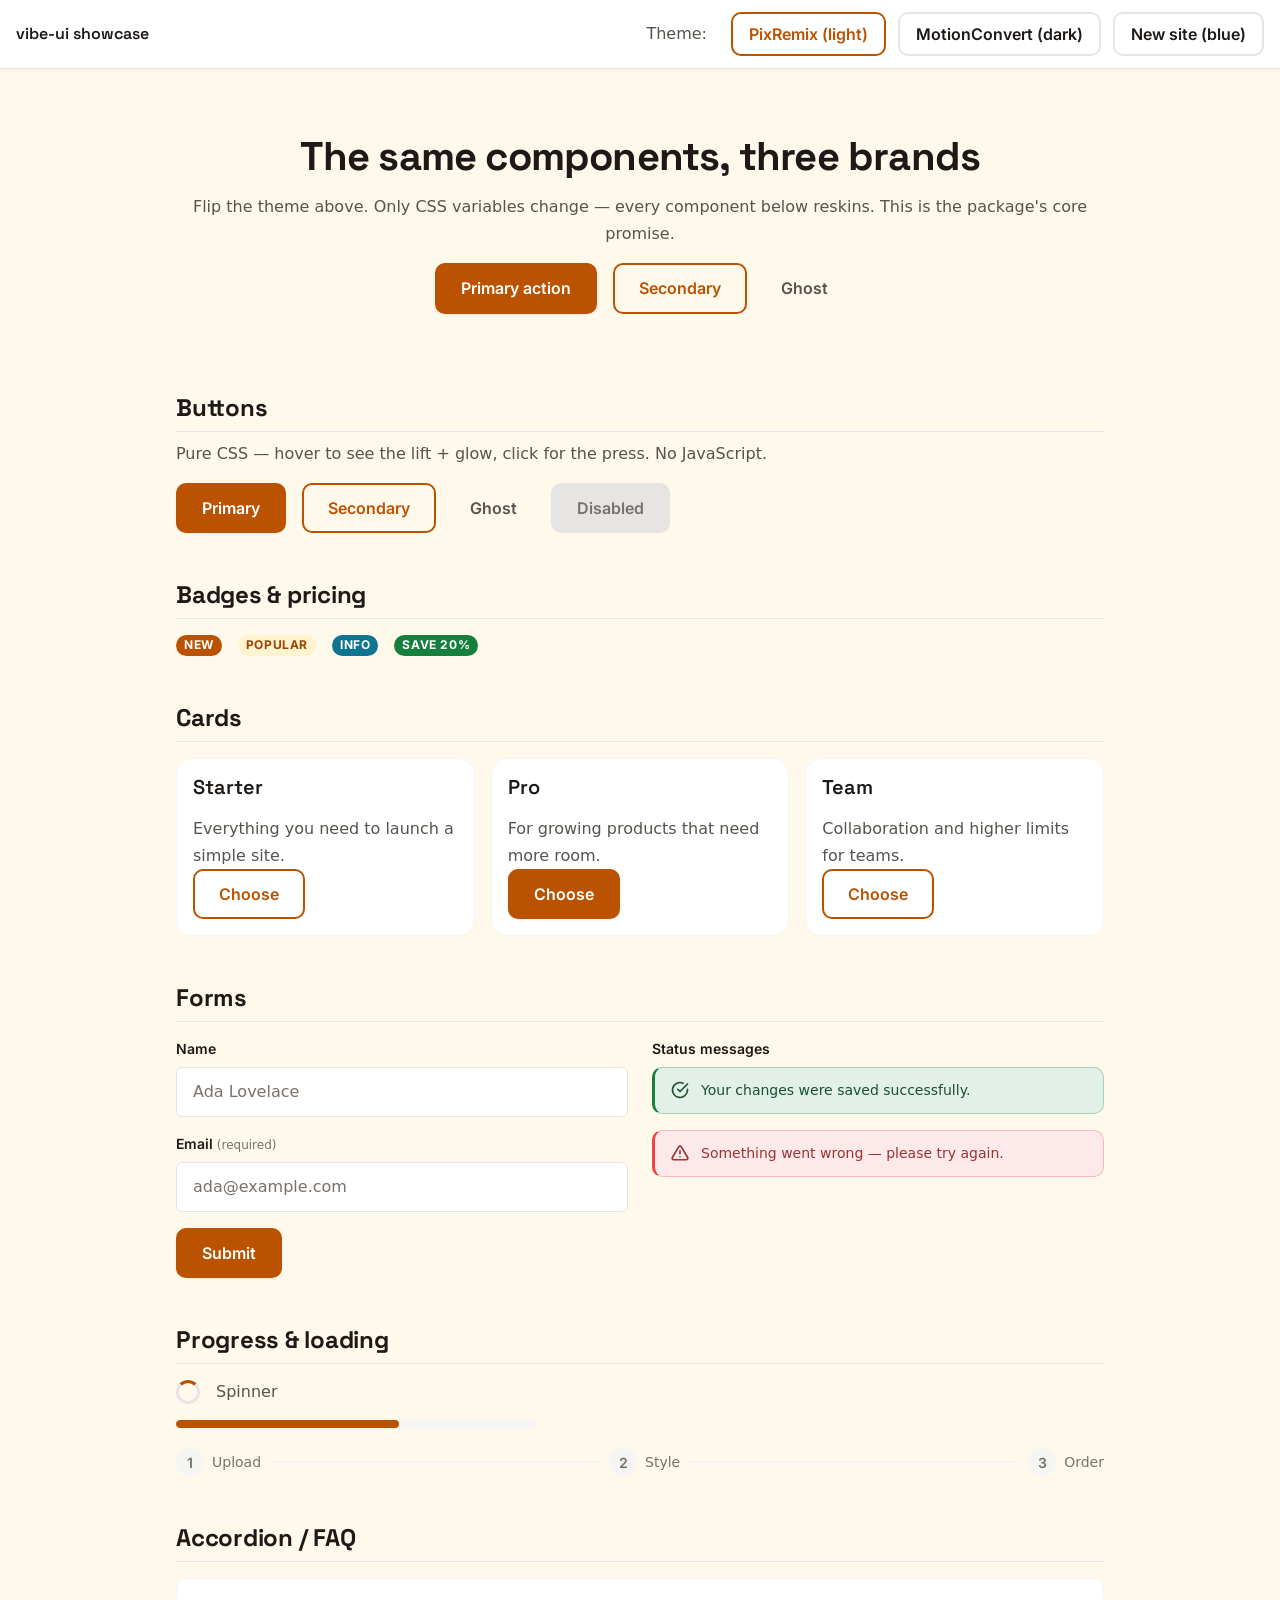
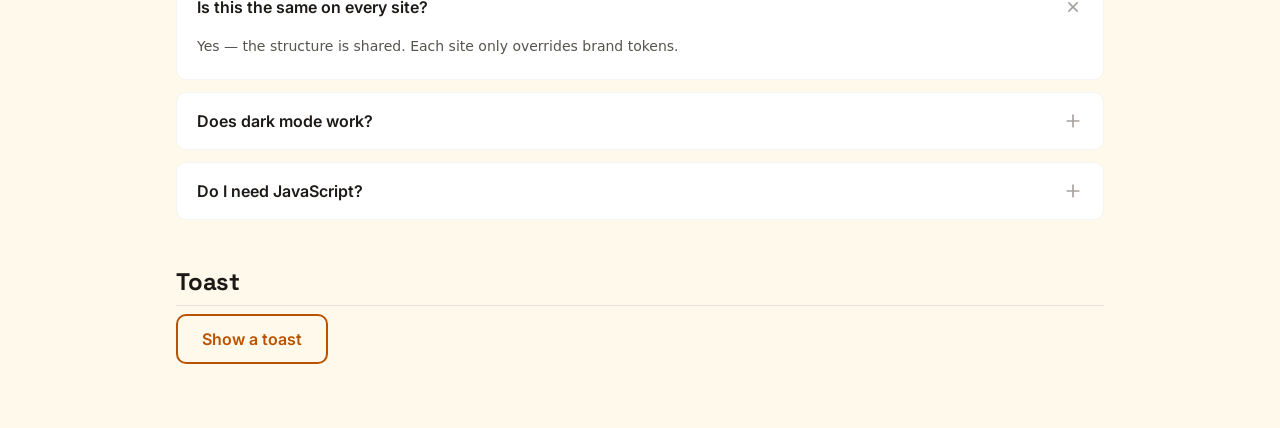
==== demo/index.html @ 7fc9251c "fix: polish cards, forms, alerts, and FAQ from demo feedback Package (component) improvements: - car" ====
<!DOCTYPE html>
<html lang="en" data-theme="pixremix">
<head>
  <meta charset="UTF-8">
  <meta name="viewport" content="width=device-width, initial-scale=1.0">
  <title>django-vibe-ui — component showcase</title>

  <!-- Fonts for faithful theming (loaded by your browser, not the server) -->
  <link rel="preconnect" href="https://fonts.googleapis.com">
  <link rel="preconnect" href="https://fonts.gstatic.com" crossorigin>
  <link href="https://fonts.googleapis.com/css2?family=Inter:wght@400;500;600;700&family=Space+Grotesk:wght@500;600;700&family=Fira+Sans:wght@400;500;600;700&display=swap" rel="stylesheet">

  <!-- The package stylesheet under test -->
  <link rel="stylesheet" href="../src/vibe_ui/static/vibe_ui/css/ui.css">

  <style>
    /* ---- Demo-only chrome + theme overrides (NOT part of the package) ---- */
    /* The page repaints from tokens, so switching theme reskins everything. */
    body {
      background: var(--surface-cream);
      color: var(--neutral-900);
      font-family: var(--font-body);
      margin: 0;
      transition: background var(--duration-normal) var(--ease-out),
                  color var(--duration-normal) var(--ease-out);
    }
    h1, h2, h3 { font-family: var(--font-heading); color: var(--neutral-900); }
    .wrap { max-width: 960px; margin: 0 auto; padding: 0 var(--space-4) var(--space-16); }
    section { margin-top: var(--space-12); }
    section > h2 {
      font-size: var(--text-2xl); margin-bottom: var(--space-2);
      padding-bottom: var(--space-2); border-bottom: 1px solid var(--neutral-200);
    }
    .row { display: flex; flex-wrap: wrap; gap: var(--space-4); align-items: center; margin-top: var(--space-4); }
    .grid { display: grid; grid-template-columns: repeat(auto-fill, minmax(240px, 1fr)); gap: var(--space-4); margin-top: var(--space-4); }
    .muted { color: var(--neutral-600); }

    /* Sticky theme switcher */
    .switcher {
      position: sticky; top: 0; z-index: var(--z-sticky);
      background: var(--surface-white); border-bottom: 1px solid var(--neutral-200);
      box-shadow: var(--shadow-sm); padding: var(--space-3) var(--space-4);
      display: flex; gap: var(--space-3); align-items: center; flex-wrap: wrap;
    }
    .switcher strong { font-family: var(--font-heading); margin-right: auto; }
    .switcher button {
      font-family: var(--font-body); font-weight: var(--weight-semibold);
      padding: var(--space-2) var(--space-4); border-radius: var(--radius-md);
      border: 2px solid var(--neutral-200); background: transparent; color: var(--neutral-900);
      cursor: pointer; transition: all var(--duration-fast) var(--ease-out);
    }
    .switcher button[aria-pressed="true"] { border-color: var(--accent); color: var(--accent); }
    .hero { text-align: center; padding: var(--space-16) 0 var(--space-8); }
    .hero h1 { font-size: var(--text-4xl); margin: 0 0 var(--space-3); }
    .toast-container { position: fixed; bottom: var(--space-6); right: var(--space-6); z-index: var(--z-toast); }
  </style>
</head>
<body>
  <div class="switcher">
    <strong>vibe-ui showcase</strong>
    <span class="muted" style="margin-right:var(--space-3)">Theme:</span>
    <button data-set="pixremix" aria-pressed="true">PixRemix (light)</button>
    <button data-set="motionconvert" aria-pressed="false">MotionConvert (dark)</button>
    <button data-set="fresh" aria-pressed="false">New site (blue)</button>
  </div>

  <div class="wrap">
    <div class="hero">
      <h1>The same components, three brands</h1>
      <p class="muted">Flip the theme above. Only CSS variables change — every component below reskins. This is the package's core promise.</p>
      <div class="row" style="justify-content:center">
        <a href="#" class="btn btn-primary">Primary action</a>
        <a href="#" class="btn btn-secondary">Secondary</a>
        <button class="btn btn-ghost">Ghost</button>
      </div>
    </div>

    <section>
      <h2>Buttons</h2>
      <p class="muted">Pure CSS — hover to see the lift + glow, click for the press. No JavaScript.</p>
      <div class="row">
        <button class="btn btn-primary">Primary</button>
        <button class="btn btn-secondary">Secondary</button>
        <button class="btn btn-ghost">Ghost</button>
        <button class="btn btn-primary" disabled>Disabled</button>
      </div>
    </section>

    <section>
      <h2>Badges &amp; pricing</h2>
      <div class="row">
        <span class="badge badge-new">New</span>
        <span class="badge badge-popular">Popular</span>
        <span class="badge badge-info">Info</span>
        <span class="badge badge-save">Save 20%</span>
      </div>
    </section>

    <section>
      <h2>Cards</h2>
      <div class="grid">
        <div class="card">
          <h3 class="card-title">Starter</h3>
          <div class="card-body">
            <p class="muted" style="margin-top:0">Everything you need to launch a simple site.</p>
            <button class="btn btn-secondary">Choose</button>
          </div>
        </div>
        <div class="card">
          <h3 class="card-title">Pro</h3>
          <div class="card-body">
            <p class="muted" style="margin-top:0">For growing products that need more room.</p>
            <button class="btn btn-primary">Choose</button>
          </div>
        </div>
        <div class="card">
          <h3 class="card-title">Team</h3>
          <div class="card-body">
            <p class="muted" style="margin-top:0">Collaboration and higher limits for teams.</p>
            <button class="btn btn-secondary">Choose</button>
          </div>
        </div>
      </div>
    </section>

    <section>
      <h2>Forms</h2>
      <div style="display:grid;grid-template-columns:repeat(auto-fit,minmax(260px,1fr));gap:var(--space-6);align-items:start;margin-top:var(--space-4)">
        <div>
          <div class="form-group">
            <label class="form-label" for="name">Name</label>
            <input class="form-input" id="name" type="text" placeholder="Ada Lovelace">
          </div>
          <div class="form-group">
            <label class="form-label form-label-required" for="email">Email</label>
            <input class="form-input" id="email" type="email" placeholder="ada@example.com">
          </div>
          <button class="btn btn-primary">Submit</button>
        </div>
        <div>
          <label class="form-label" style="display:block;margin-bottom:var(--space-2)">Status messages</label>
          <div class="alert alert-success">Your changes were saved successfully.</div>
          <div class="alert alert-danger">Something went wrong — please try again.</div>
        </div>
      </div>
    </section>

    <section>
      <h2>Progress &amp; loading</h2>
      <div class="row"><div class="spinner"></div><span class="muted">Spinner</span></div>
      <div style="margin-top:var(--space-4);max-width:360px">
        <div class="progress-bar-track"><div class="progress-bar-fill" style="width:62%"></div></div>
      </div>
      <div class="steps" style="margin-top:var(--space-5)">
        <div class="step"><span class="step-number">1</span> Upload</div>
        <div class="step-connector"></div>
        <div class="step"><span class="step-number">2</span> Style</div>
        <div class="step-connector"></div>
        <div class="step"><span class="step-number">3</span> Order</div>
      </div>
    </section>

    <section>
      <h2>Accordion / FAQ</h2>
      <div class="faq-container" style="margin-top:var(--space-4)">
        <details class="faq-item" open>
          <summary>Is this the same on every site?</summary>
          <p class="faq-answer">Yes — the structure is shared. Each site only overrides brand tokens.</p>
        </details>
        <details class="faq-item">
          <summary>Does dark mode work?</summary>
          <p class="faq-answer">Try the MotionConvert theme — it remaps surfaces and the neutral ramp to go dark.</p>
        </details>
        <details class="faq-item">
          <summary>Do I need JavaScript?</summary>
          <p class="faq-answer">No. This accordion is native &lt;details&gt;/&lt;summary&gt; with a CSS-rotated icon.</p>
        </details>
      </div>
    </section>

    <section>
      <h2>Toast</h2>
      <button class="btn btn-secondary" id="toast-btn">Show a toast</button>
    </section>
  </div>

  <div class="toast-container" id="toasts"></div>

  <script>
    // Theme switcher — the whole point of the demo.
    const html = document.documentElement;
    document.querySelectorAll('.switcher button').forEach(btn => {
      btn.addEventListener('click', () => {
        html.setAttribute('data-theme', btn.dataset.set);
        document.querySelectorAll('.switcher button').forEach(b =>
          b.setAttribute('aria-pressed', String(b === btn)));
      });
    });
    // Toast demo
    document.getElementById('toast-btn').addEventListener('click', () => {
      const t = document.createElement('div');
      t.className = 'toast';
      t.innerHTML = 'Item added <button class="toast-action">Undo</button>';
      document.getElementById('toasts').appendChild(t);
      setTimeout(() => t.remove(), 3500);
    });
  </script>

  <style>
    /* ===== Theme overrides (demo only — mirror what a site's theme.css does) ===== */

    /* PixRemix = package defaults (orange on cream). No override needed. */

    /* MotionConvert — DARK/amber. Note: needs the FULL token set (surfaces +
       neutral ramp), not just --accent, because it's a dark theme. */
    html[data-theme="motionconvert"] {
      --accent: #fbbf24;
      --accent-hover: #f59e0b;
      --accent-glow: rgba(251, 191, 36, 0.22);
      --shadow-glow: 0 0 20px rgba(251, 191, 36, 0.25);

      --surface-white: #23272b;   /* cards      */
      --surface-cream: #1a1d21;   /* page       */
      --surface-warm:  #2b2f33;

      --neutral-50:  #2b2f33;
      --neutral-100: rgba(255, 255, 255, 0.08);
      --neutral-200: rgba(255, 255, 255, 0.16);
      --neutral-400: #868e96;
      --neutral-600: #adb5bd;
      --neutral-900: #f1f3f5;     /* primary text → light */

      /* motionconvert uses Fira Sans for BOTH headings and body
         (Saira is reserved for the logo lockup only). */
      --font-heading: 'Fira Sans', system-ui, sans-serif;
      --font-body: 'Fira Sans', system-ui, sans-serif;
      --radius-md: 8px;
      --radius-lg: 10px;

      --shadow-sm: 0 1px 3px rgba(0, 0, 0, 0.30);
      --shadow-md: 0 4px 12px rgba(0, 0, 0, 0.35);
      --shadow-lg: 0 8px 24px rgba(0, 0, 0, 0.40);
    }

    /* New-site — light/blue. A near accent-only override (the easy case). */
    html[data-theme="fresh"] {
      --accent: #2563EB;
      --accent-hover: #1D4ED8;
      --accent-glow: rgba(37, 99, 235, 0.20);
      --shadow-glow: 0 0 20px rgba(37, 99, 235, 0.25);
      --surface-cream: #F8FAFC;
      --surface-warm:  #EFF6FF;
      --font-heading: 'Space Grotesk', 'Inter', system-ui, sans-serif;
      --radius-md: 8px;
    }
  </style>
</body>
</html>
---- src/vibe_ui/static/vibe_ui/css/ui.css ----
/* ===================================================================
   django-vibe-ui — entry stylesheet
   Load this ONCE per page:  {% static 'vibe_ui/css/ui.css' %}

   @layer order (lowest to highest specificity):
   reset < base < layout < components < pages < utilities

   THEMING: tokens below are package DEFAULTS. Override them per site by
   loading your own tokens file AFTER this one (see tokens/overrides.example.css).
   The `pages` layer is intentionally declared but empty here — your site's
   page-specific CSS slots into it via {% block extra_css %}.
   =================================================================== */

@layer reset, base, layout, components, pages, utilities;

/* --- Tokens (unlayered — available everywhere; site overrides win) --- */
@import url('./tokens/_defaults.css');

/* --- Reset --- */
@import url('./base/reset.css') layer(reset);

/* --- Base --- */
@import url('./base/typography.css') layer(base);
@import url('./base/accessibility.css') layer(base);

/* --- Layout --- */
@import url('./layout/container.css') layer(layout);
@import url('./layout/header.css') layer(layout);
@import url('./layout/navigation.css') layer(layout);
@import url('./layout/footer.css') layer(layout);

/* --- Components --- */
@import url('./components/buttons.css') layer(components);
@import url('./components/cards.css') layer(components);
@import url('./components/forms.css') layer(components);
@import url('./components/badges.css') layer(components);
@import url('./components/modal.css') layer(components);
@import url('./components/carousel.css') layer(components);
@import url('./components/toast.css') layer(components);
@import url('./components/progress.css') layer(components);
@import url('./components/accordion.css') layer(components);

/* --- Utilities --- */
@import url('./utilities/helpers.css') layer(utilities);
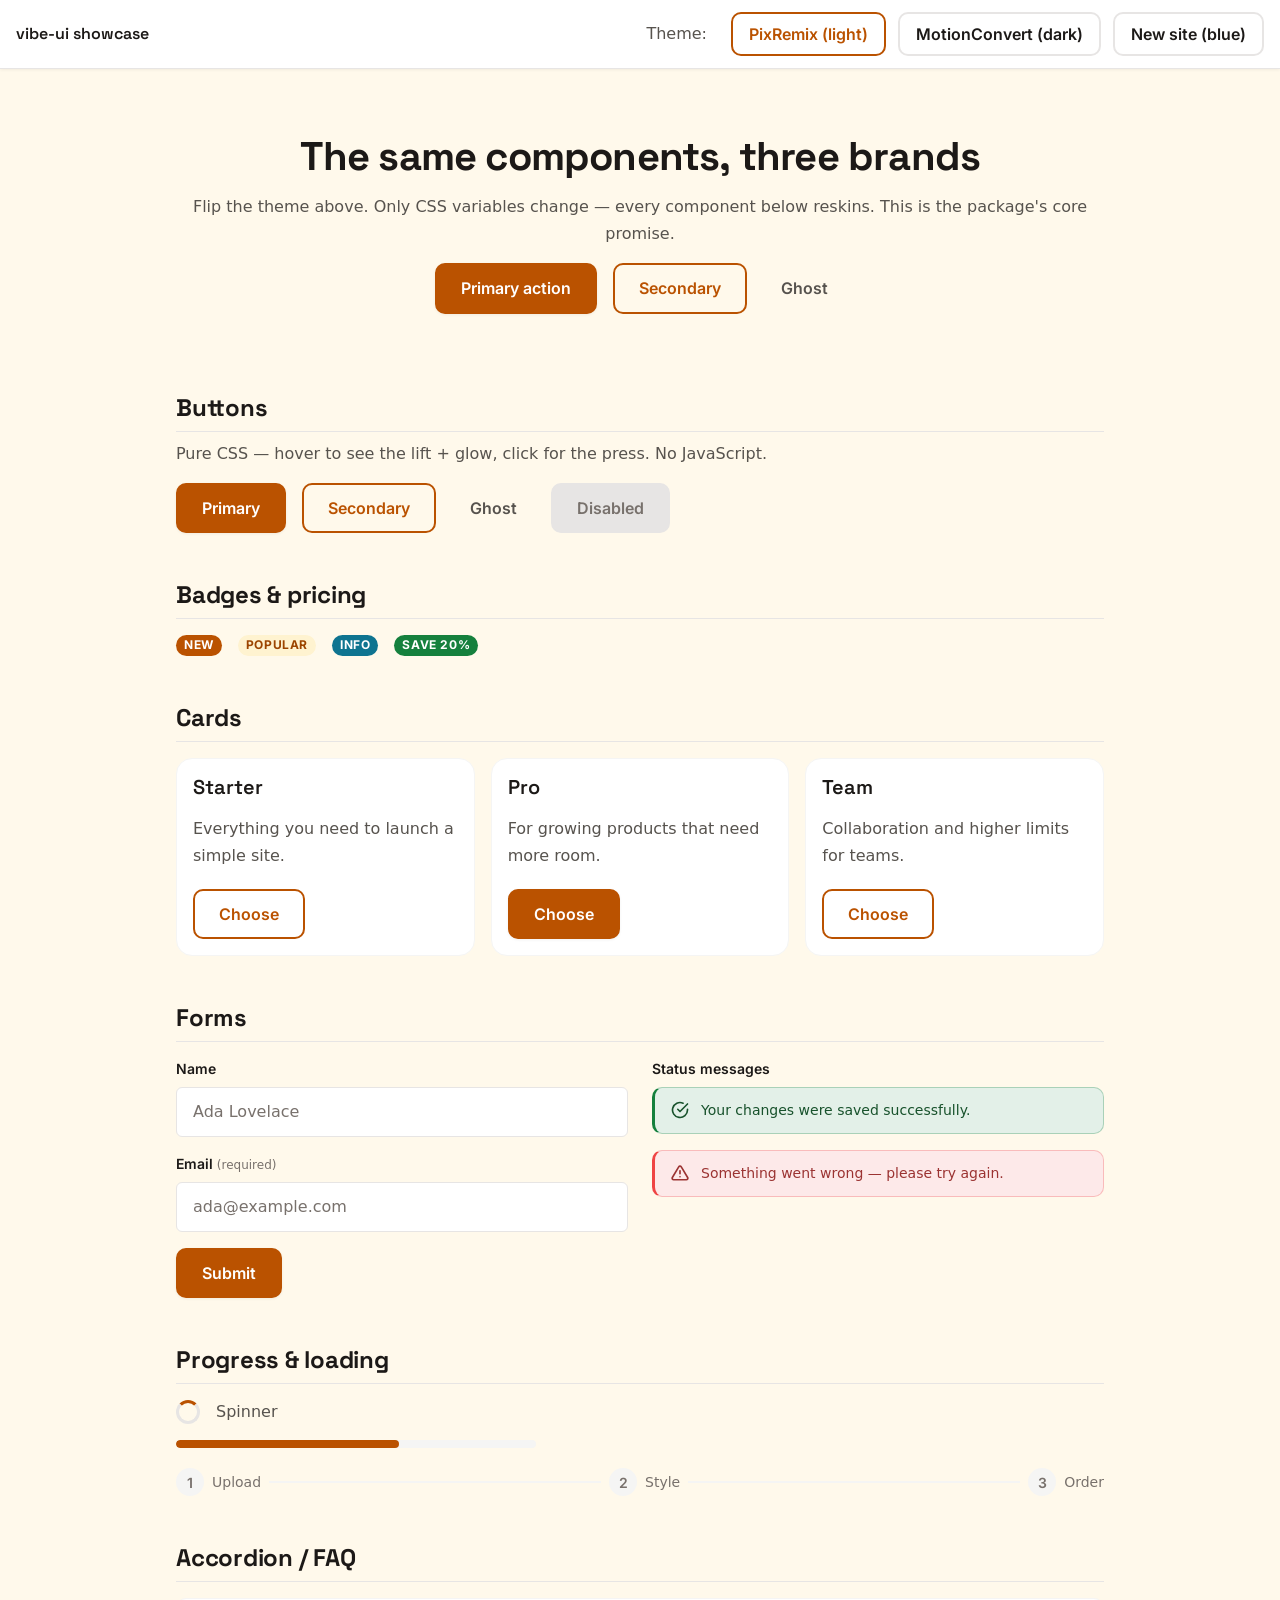
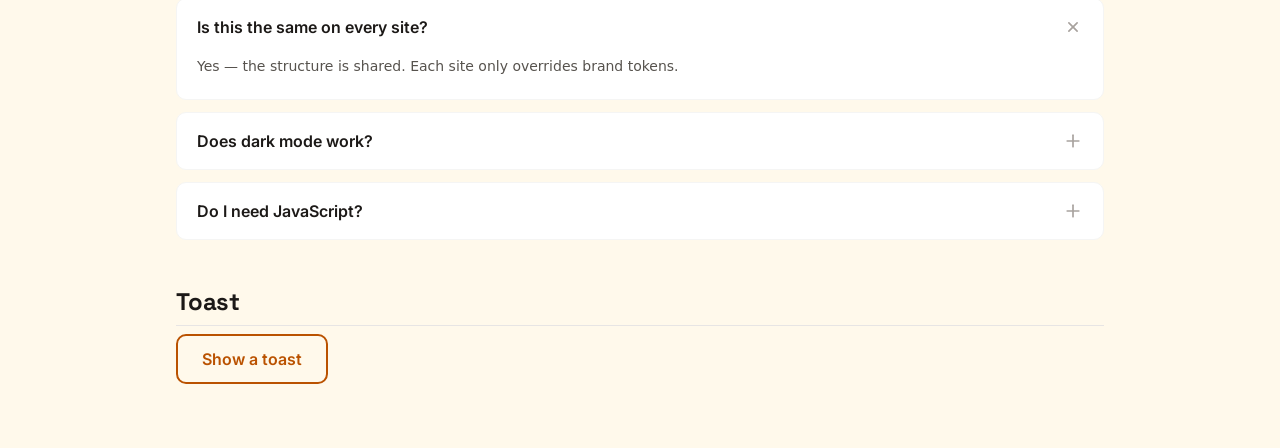
==== commit 47bc8f1a: "fix: guaranteed FAQ open animation + more card button spacing - accordion: add a cross-browser faq-r" ====
--- a/demo/index.html
+++ b/demo/index.html
@@ -103,21 +103,21 @@
           <h3 class="card-title">Starter</h3>
           <div class="card-body">
             <p class="muted" style="margin-top:0">Everything you need to launch a simple site.</p>
-            <button class="btn btn-secondary">Choose</button>
+            <button class="btn btn-secondary" style="margin-top:var(--space-5)">Choose</button>
           </div>
         </div>
         <div class="card">
           <h3 class="card-title">Pro</h3>
           <div class="card-body">
             <p class="muted" style="margin-top:0">For growing products that need more room.</p>
-            <button class="btn btn-primary">Choose</button>
+            <button class="btn btn-primary" style="margin-top:var(--space-5)">Choose</button>
           </div>
         </div>
         <div class="card">
           <h3 class="card-title">Team</h3>
           <div class="card-body">
             <p class="muted" style="margin-top:0">Collaboration and higher limits for teams.</p>
-            <button class="btn btn-secondary">Choose</button>
+            <button class="btn btn-secondary" style="margin-top:var(--space-5)">Choose</button>
           </div>
         </div>
       </div>
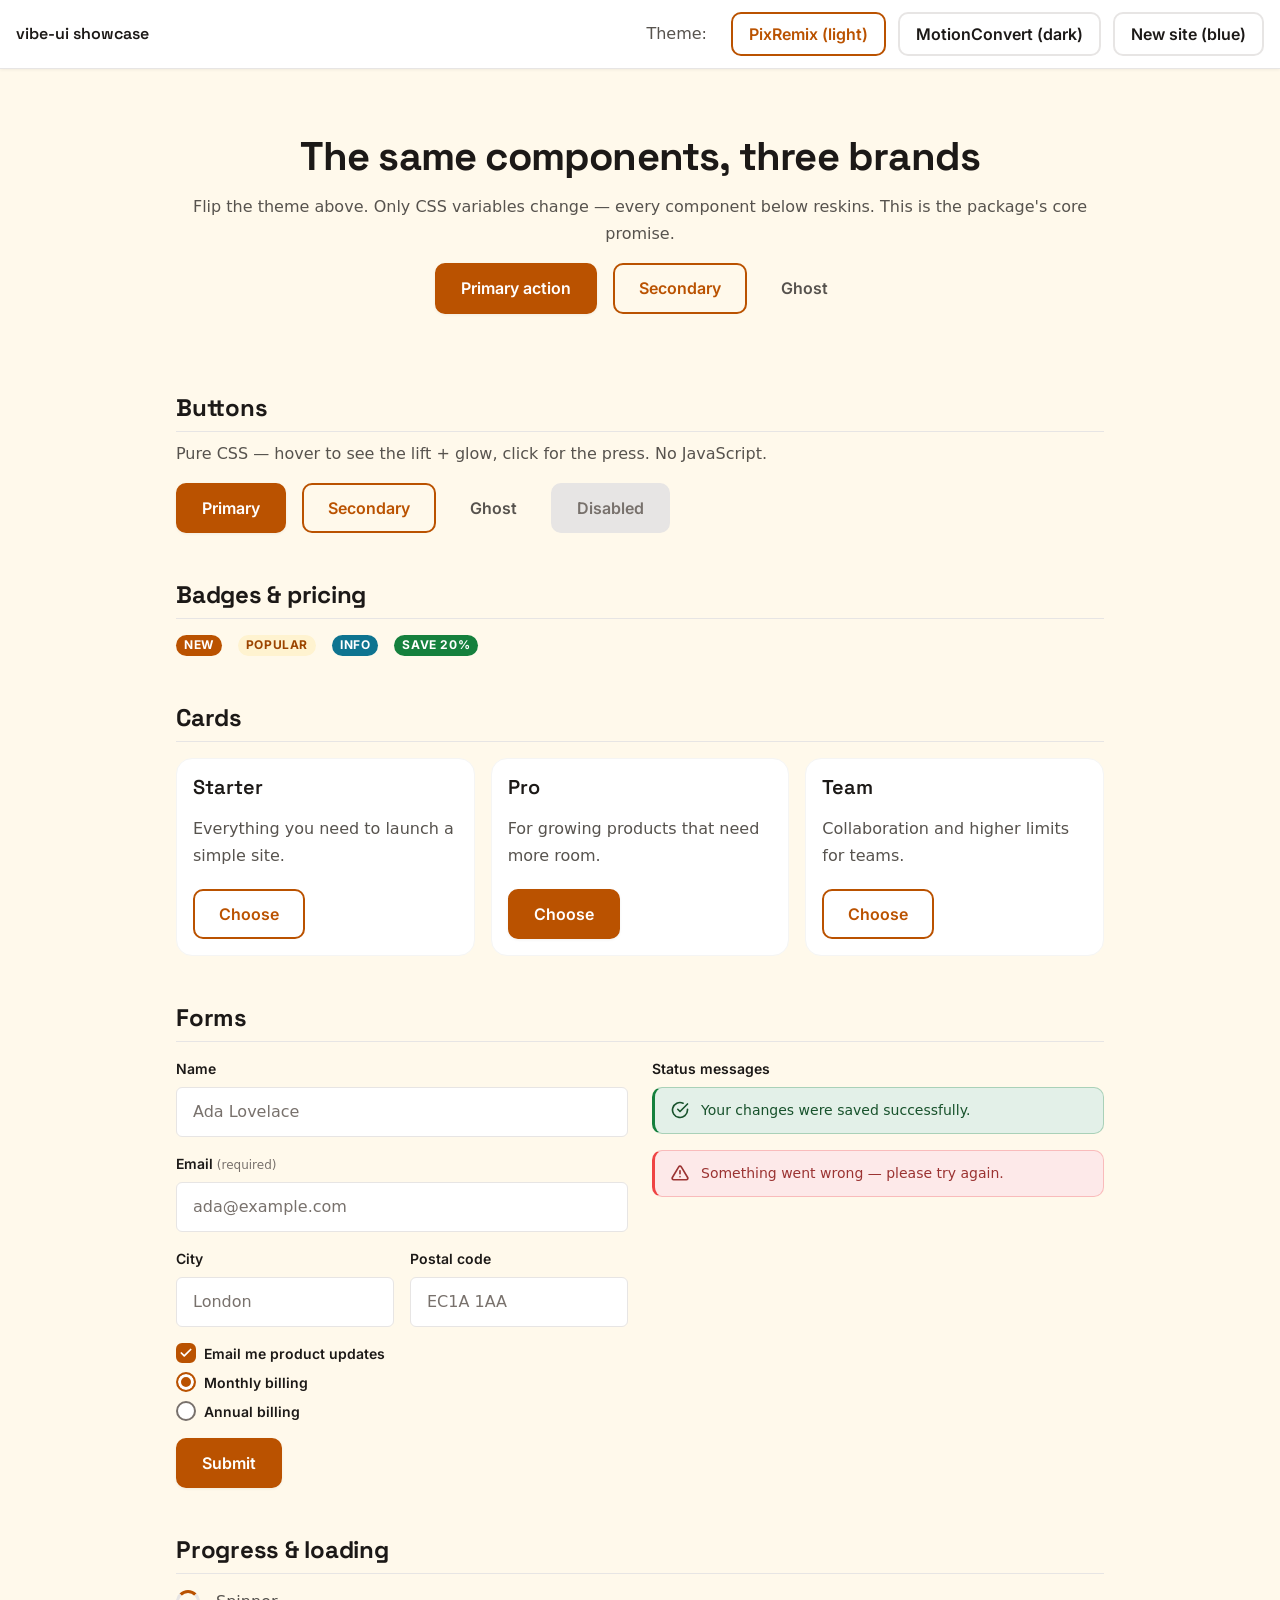
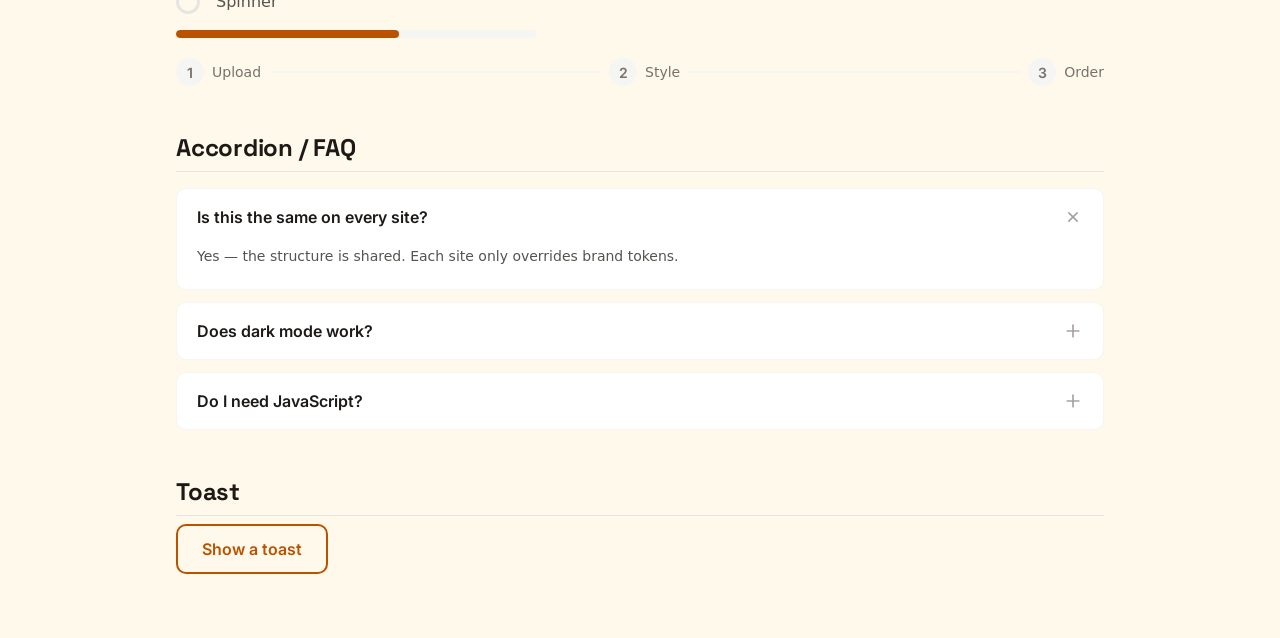
==== commit e33ae1f2: "feat(forms): reconcile into one .form-* set on semantic tokens (Step 2) - re-point generic form rule" ====
--- a/demo/index.html
+++ b/demo/index.html
@@ -135,6 +135,28 @@
             <label class="form-label form-label-required" for="email">Email</label>
             <input class="form-input" id="email" type="email" placeholder="ada@example.com">
           </div>
+          <div class="form-row">
+            <div class="form-group">
+              <label class="form-label" for="city">City</label>
+              <input class="form-input" id="city" type="text" placeholder="London">
+            </div>
+            <div class="form-group">
+              <label class="form-label" for="zip">Postal code</label>
+              <input class="form-input" id="zip" type="text" placeholder="EC1A 1AA">
+            </div>
+          </div>
+          <label class="form-check">
+            <input class="form-check-input" type="checkbox" checked>
+            <span class="form-check-label">Email me product updates</span>
+          </label>
+          <label class="form-check" style="margin-top:var(--space-2)">
+            <input class="form-check-input" type="radio" name="plan" checked>
+            <span class="form-check-label">Monthly billing</span>
+          </label>
+          <label class="form-check" style="margin-top:var(--space-2);margin-bottom:var(--space-4)">
+            <input class="form-check-input" type="radio" name="plan">
+            <span class="form-check-label">Annual billing</span>
+          </label>
           <button class="btn btn-primary">Submit</button>
         </div>
         <div>
@@ -173,7 +195,7 @@
         </details>
         <details class="faq-item">
           <summary>Do I need JavaScript?</summary>
-          <p class="faq-answer">No. This accordion is native &lt;details&gt;/&lt;summary&gt; with a CSS-rotated icon.</p>
+          <p class="faq-answer">The accordion works with zero JS (native &lt;details&gt; + CSS). This page also loads the optional enhancer so open AND close animate smoothly.</p>
         </details>
       </div>
     </section>
@@ -185,6 +207,8 @@
   </div>
 
   <div class="toast-container" id="toasts"></div>
+
+  <script src="../src/vibe_ui/static/vibe_ui/js/accordion.js" defer></script>
 
   <script>
     // Theme switcher — the whole point of the demo.
--- a/src/vibe_ui/static/vibe_ui/css/ui.css
+++ b/src/vibe_ui/static/vibe_ui/css/ui.css
@@ -13,8 +13,11 @@
 
 @layer reset, base, layout, components, pages, utilities;
 
-/* --- Tokens (unlayered — available everywhere; site overrides win) --- */
+/* --- Tokens (unlayered — available everywhere; site overrides win) ---
+   globals = invariant scales · defaults = brand palette · semantic = roles */
+@import url('./tokens/_globals.css');
 @import url('./tokens/_defaults.css');
+@import url('./tokens/_semantic.css');
 
 /* --- Reset --- */
 @import url('./base/reset.css') layer(reset);
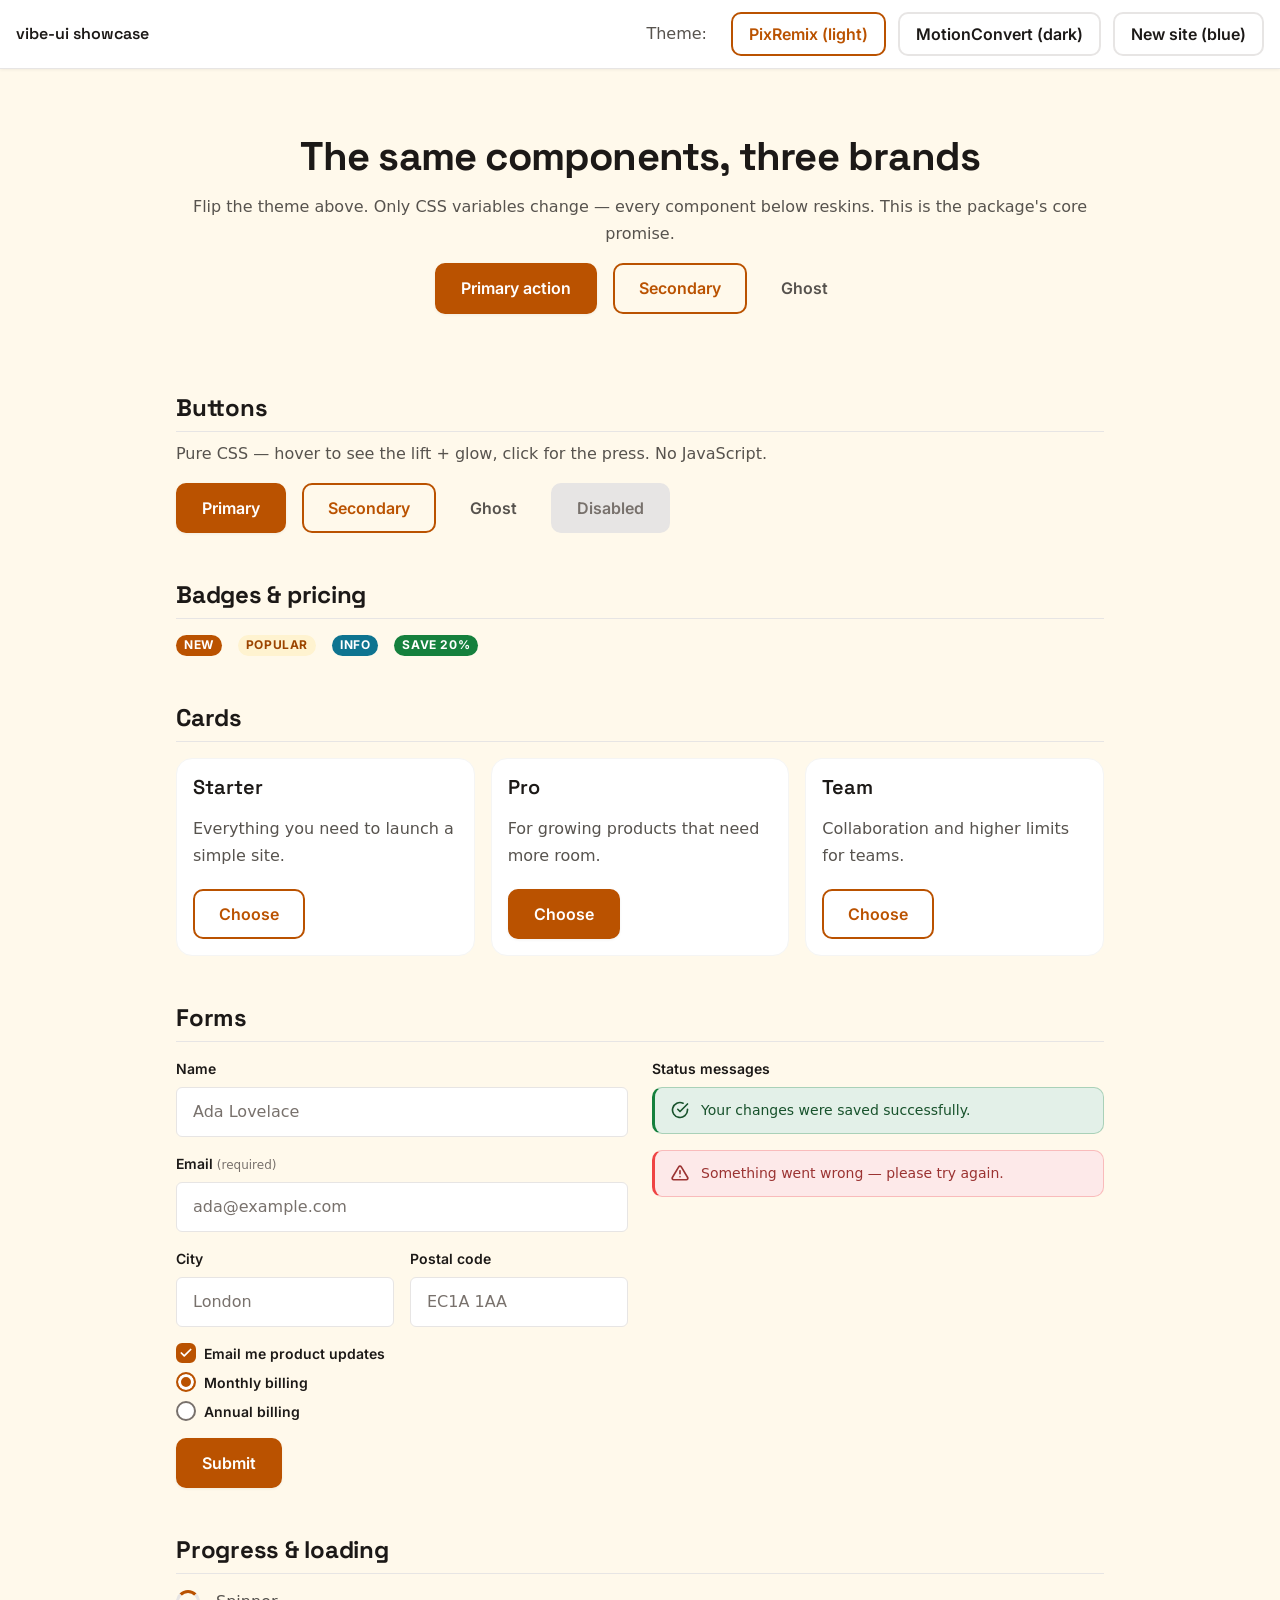
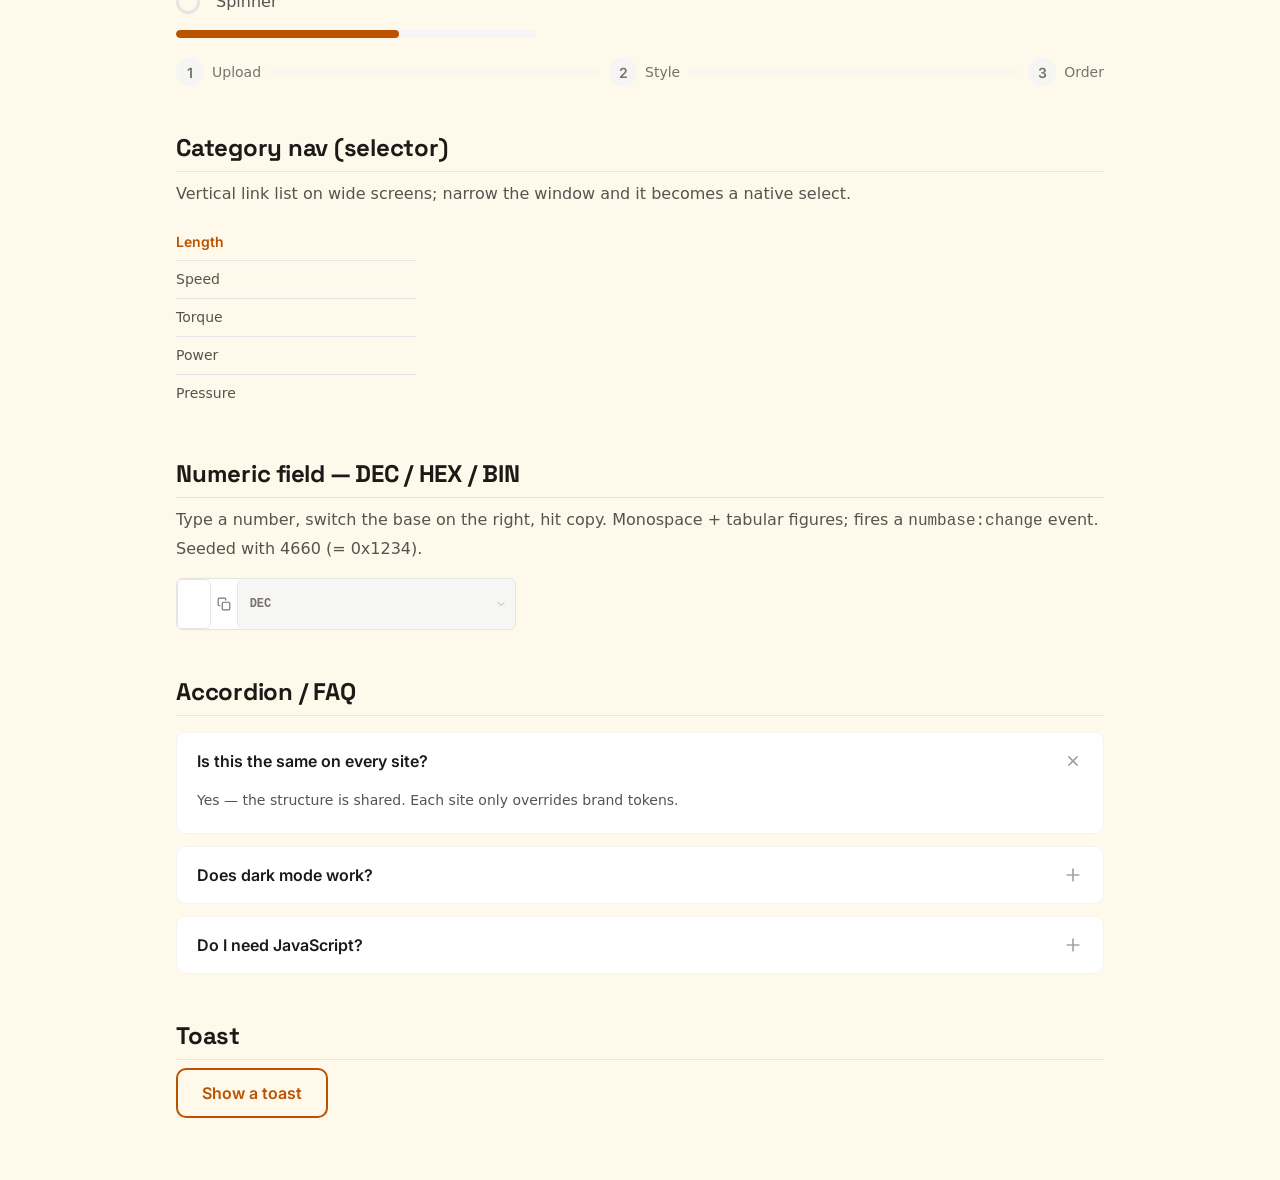
==== commit 0bd495bd: "feat: port category-nav (Step 3) and num-base-field (Step 4) Step 3 — category-nav (selector): - com" ====
--- a/demo/index.html
+++ b/demo/index.html
@@ -183,6 +183,49 @@
     </section>
 
     <section>
+      <h2>Category nav (selector)</h2>
+      <p class="muted">Vertical link list on wide screens; narrow the window and it becomes a native select.</p>
+      <nav class="category-nav" aria-label="Categories" style="max-width:240px;margin-top:var(--space-4)">
+        <ul class="category-nav-list" role="list">
+          <li><a href="#" class="category-nav-link category-nav-link--active" aria-current="page">Length</a></li>
+          <li><a href="#" class="category-nav-link">Speed</a></li>
+          <li><a href="#" class="category-nav-link">Torque</a></li>
+          <li><a href="#" class="category-nav-link">Power</a></li>
+          <li><a href="#" class="category-nav-link">Pressure</a></li>
+        </ul>
+        <label class="category-nav-select-label" for="demo-cat">Categories</label>
+        <select class="category-nav-select" id="demo-cat" aria-label="Categories" data-category-nav>
+          <option value="#" selected>Length</option>
+          <option value="#">Speed</option>
+          <option value="#">Torque</option>
+          <option value="#">Power</option>
+          <option value="#">Pressure</option>
+        </select>
+      </nav>
+    </section>
+
+    <section>
+      <h2>Numeric field — DEC / HEX / BIN</h2>
+      <p class="muted">Type a number, switch the base on the right, hit copy. Monospace + tabular figures; fires a <code>numbase:change</code> event. Seeded with 4660 (= 0x1234).</p>
+      <div class="num-field" data-field-id="demo" data-width-bits="16" data-base="dec" style="max-width:340px;margin-top:var(--space-4)">
+        <div class="num-field-inner">
+          <input type="text" id="nbf-demo" class="num-field-input" placeholder="Enter value" inputmode="text" autocomplete="off" spellcheck="false" data-field="demo" value="4660">
+          <button type="button" class="num-field-copy" data-field="demo" title="Copy value" aria-label="Copy value">
+            <svg class="num-field-copy-icon num-field-copy-icon--idle" xmlns="http://www.w3.org/2000/svg" width="14" height="14" viewBox="0 0 24 24" fill="none" stroke="currentColor" stroke-width="2" stroke-linecap="round" stroke-linejoin="round" aria-hidden="true"><rect x="9" y="9" width="13" height="13" rx="2" ry="2"></rect><path d="M5 15H4a2 2 0 0 1-2-2V4a2 2 0 0 1 2-2h9a2 2 0 0 1 2 2v1"></path></svg>
+            <svg class="num-field-copy-icon num-field-copy-icon--done" xmlns="http://www.w3.org/2000/svg" width="14" height="14" viewBox="0 0 24 24" fill="none" stroke="currentColor" stroke-width="2.5" stroke-linecap="round" stroke-linejoin="round" aria-hidden="true"><polyline points="20 6 9 17 4 12"></polyline></svg>
+          </button>
+          <select class="num-field-base" id="nbf-demo-base" aria-label="Number base">
+            <option value="dec">DEC</option>
+            <option value="hex">HEX</option>
+            <option value="bin-msb">BIN 15&#8594;0</option>
+            <option value="bin-lsb">BIN 0&#8594;15</option>
+          </select>
+        </div>
+        <div class="num-field-hint" id="nbf-demo-hint" role="status" aria-live="polite"></div>
+      </div>
+    </section>
+
+    <section>
       <h2>Accordion / FAQ</h2>
       <div class="faq-container" style="margin-top:var(--space-4)">
         <details class="faq-item" open>
@@ -208,6 +251,8 @@
 
   <div class="toast-container" id="toasts"></div>
 
+  <script src="../src/vibe_ui/static/vibe_ui/js/num-base-field.js" defer></script>
+  <script src="../src/vibe_ui/static/vibe_ui/js/category-nav.js" defer></script>
   <script src="../src/vibe_ui/static/vibe_ui/js/accordion.js" defer></script>
 
   <script>
--- a/src/vibe_ui/static/vibe_ui/css/ui.css
+++ b/src/vibe_ui/static/vibe_ui/css/ui.css
@@ -42,6 +42,8 @@
 @import url('./components/toast.css') layer(components);
 @import url('./components/progress.css') layer(components);
 @import url('./components/accordion.css') layer(components);
+@import url('./components/category-nav.css') layer(components);
+@import url('./components/num-field.css') layer(components);
 
 /* --- Utilities --- */
 @import url('./utilities/helpers.css') layer(utilities);
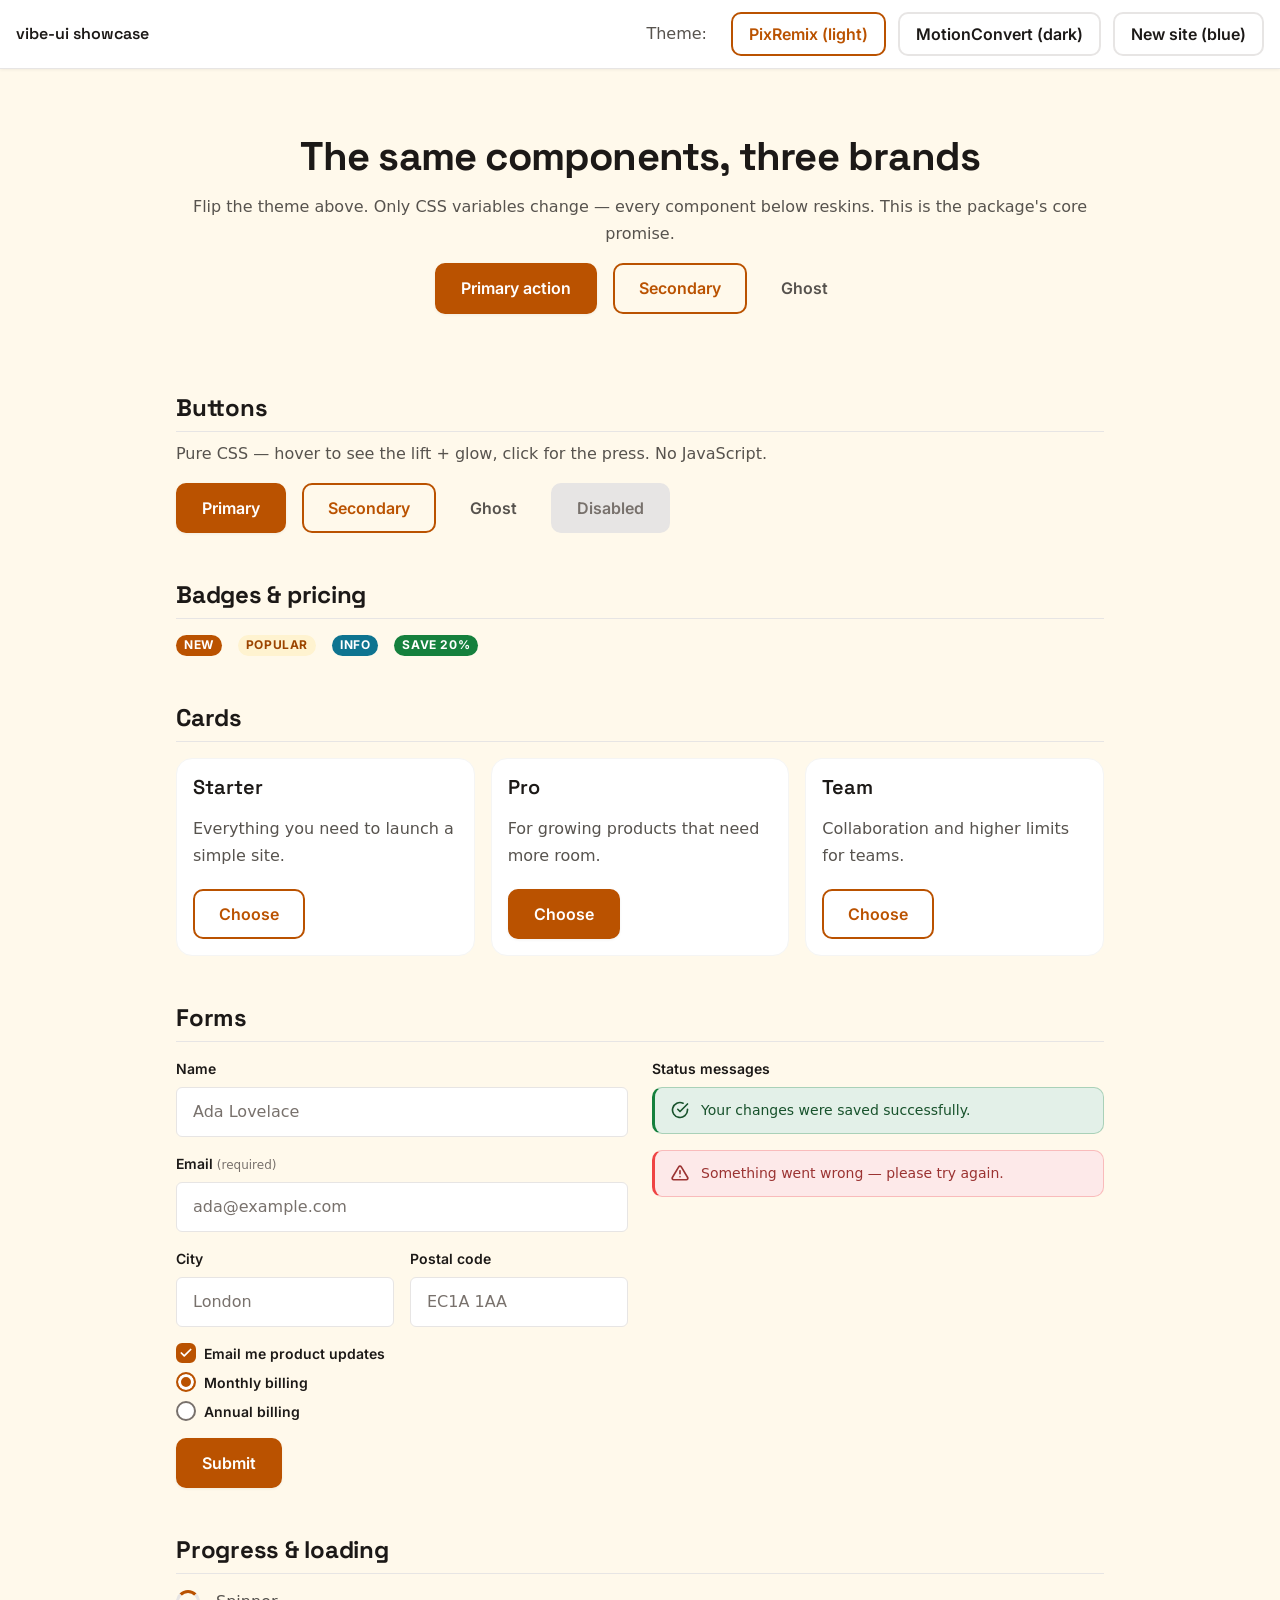
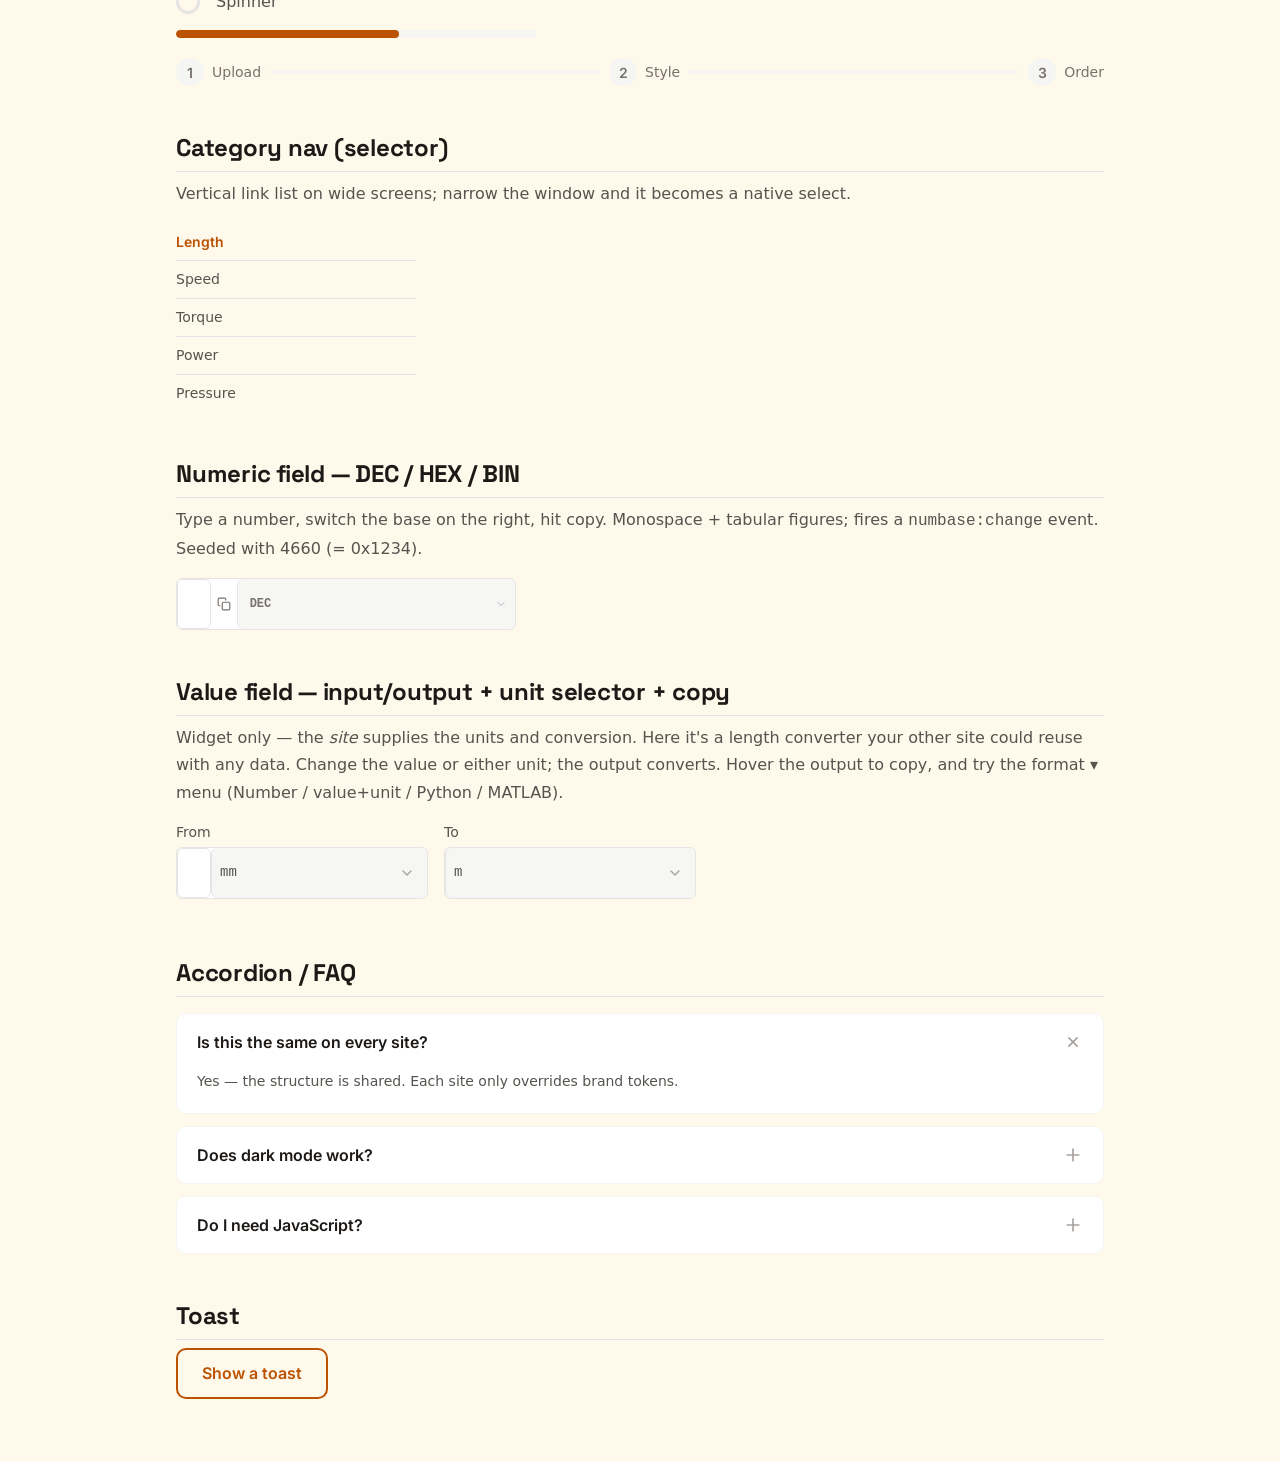
==== commit 7a5ae6cc: "feat(value-field): reusable widget only, site supplies data (Step 5, Option A) Boundary: the package" ====
--- a/demo/index.html
+++ b/demo/index.html
@@ -226,6 +226,41 @@
     </section>
 
     <section>
+      <h2>Value field — input/output + unit selector + copy</h2>
+      <p class="muted">Widget only — the <em>site</em> supplies the units and conversion. Here it's a length converter your other site could reuse with any data. Change the value or either unit; the output converts. Hover the output to copy, and try the format <strong>▾</strong> menu (Number / value+unit / Python / MATLAB).</p>
+      <div style="display:grid;grid-template-columns:repeat(auto-fit,minmax(200px,1fr));gap:var(--space-4);max-width:520px;margin-top:var(--space-4)">
+        <div class="value-field" data-field-id="len-in" data-category="length" data-mode="input" data-default-unit="mm">
+          <label for="vf-len-in">From</label>
+          <div class="value-field-inner">
+            <input type="text" id="vf-len-in" class="value-field-input" inputmode="decimal" autocomplete="off" spellcheck="false" value="1234" data-field="len-in">
+            <select class="value-field-unit" id="vf-len-in-unit" data-field="len-in" aria-label="From unit"></select>
+          </div>
+        </div>
+        <div class="value-field value-field--output" data-field-id="len-out" data-category="length" data-mode="output" data-default-unit="m">
+          <label for="vf-len-out">To</label>
+          <div class="value-field-inner">
+            <div class="value-field-slot">
+              <input type="text" id="vf-len-out" class="value-field-input" value="" readonly tabindex="-1" data-field="len-out">
+              <div class="value-field-copy-group">
+                <button type="button" class="value-field-copy" data-field="len-out" title="Copy value" aria-label="Copy value"><svg xmlns="http://www.w3.org/2000/svg" width="14" height="14" viewBox="0 0 24 24" fill="none" stroke="currentColor" stroke-width="2" stroke-linecap="round" stroke-linejoin="round" aria-hidden="true"><rect x="9" y="9" width="13" height="13" rx="2" ry="2"></rect><path d="M5 15H4a2 2 0 0 1-2-2V4a2 2 0 0 1 2-2h9a2 2 0 0 1 2 2v1"></path></svg></button>
+                <button type="button" class="value-field-copy-menu" data-field="len-out" title="Copy format" aria-label="Copy format options" aria-haspopup="true" aria-expanded="false"><svg xmlns="http://www.w3.org/2000/svg" width="10" height="10" viewBox="0 0 24 24" fill="none" stroke="currentColor" stroke-width="3" stroke-linecap="round" stroke-linejoin="round" aria-hidden="true"><polyline points="6 9 12 15 18 9"></polyline></svg></button>
+              </div>
+            </div>
+            <select class="value-field-unit" id="vf-len-out-unit" data-field="len-out" aria-label="To unit"></select>
+          </div>
+          <div class="value-field-copy-panel" data-field="len-out" role="menu" aria-label="Copy options" hidden>
+            <span class="value-field-copy-label">Copy format</span>
+            <button type="button" class="value-field-copy-format" role="menuitemradio" data-copy-format="number" aria-checked="true"><span>Number only</span><span class="vf-fmt-eg">1.234</span></button>
+            <button type="button" class="value-field-copy-format" role="menuitemradio" data-copy-format="value-unit" aria-checked="false"><span>Value + unit</span><span class="vf-fmt-eg">1.234 m</span></button>
+            <button type="button" class="value-field-copy-format" role="menuitemradio" data-copy-format="value-unit-bracket" aria-checked="false"><span>Value + unit (bracket)</span><span class="vf-fmt-eg">1.234 [m]</span></button>
+            <button type="button" class="value-field-copy-format" role="menuitemradio" data-copy-format="python" aria-checked="false"><span>Python</span><span class="vf-fmt-eg">length = 1.234  # m</span></button>
+            <button type="button" class="value-field-copy-format" role="menuitemradio" data-copy-format="matlab" aria-checked="false"><span>MATLAB</span><span class="vf-fmt-eg">length = 1.234; % m</span></button>
+          </div>
+        </div>
+      </div>
+    </section>
+
+    <section>
       <h2>Accordion / FAQ</h2>
       <div class="faq-container" style="margin-top:var(--space-4)">
         <details class="faq-item" open>
@@ -251,6 +286,8 @@
 
   <div class="toast-container" id="toasts"></div>
 
+  <script src="../src/vibe_ui/static/vibe_ui/js/copy-format.js" defer></script>
+  <script src="../src/vibe_ui/static/vibe_ui/js/value-field.js" defer></script>
   <script src="../src/vibe_ui/static/vibe_ui/js/num-base-field.js" defer></script>
   <script src="../src/vibe_ui/static/vibe_ui/js/category-nav.js" defer></script>
   <script src="../src/vibe_ui/static/vibe_ui/js/accordion.js" defer></script>
@@ -273,6 +310,34 @@
       document.getElementById('toasts').appendChild(t);
       setTimeout(() => t.remove(), 3500);
     });
+
+    // value-field demo: a length converter — the SITE-side data + conversion a
+    // real app (or your other site) supplies to the generic widget.
+    document.addEventListener('DOMContentLoaded', function () {
+      var UNITS = [
+        { value: 'mm', label: 'mm', symbol: 'mm', m: 0.001 },
+        { value: 'cm', label: 'cm', symbol: 'cm', m: 0.01 },
+        { value: 'm',  label: 'm',  symbol: 'm',  m: 1 },
+        { value: 'km', label: 'km', symbol: 'km', m: 1000 },
+        { value: 'in', label: 'in', symbol: 'in', m: 0.0254 }
+      ];
+      var factor = {}; UNITS.forEach(function (u) { factor[u.value] = u.m; });
+      var inEl = document.querySelector('[data-field-id="len-in"]');
+      var outEl = document.querySelector('[data-field-id="len-out"]');
+      if (!inEl || !outEl || !inEl.valueField || !outEl.valueField) return;
+      inEl.valueField.setUnits(UNITS);
+      outEl.valueField.setUnits(UNITS);
+      function convert() {
+        var v = parseFloat(inEl.valueField.getValue());
+        if (isNaN(v)) { outEl.valueField.setValue(''); return; }
+        var meters = v * factor[inEl.valueField.getUnit()];
+        var out = meters / factor[outEl.valueField.getUnit()];
+        outEl.valueField.setValue(String(Math.round(out * 1e6) / 1e6));
+      }
+      inEl.addEventListener('valuefield:change', convert);
+      outEl.addEventListener('valuefield:change', convert);
+      convert();
+    });
   </script>
 
   <style>
--- a/src/vibe_ui/static/vibe_ui/css/ui.css
+++ b/src/vibe_ui/static/vibe_ui/css/ui.css
@@ -44,6 +44,7 @@
 @import url('./components/accordion.css') layer(components);
 @import url('./components/category-nav.css') layer(components);
 @import url('./components/num-field.css') layer(components);
+@import url('./components/value-field.css') layer(components);
 
 /* --- Utilities --- */
 @import url('./utilities/helpers.css') layer(utilities);
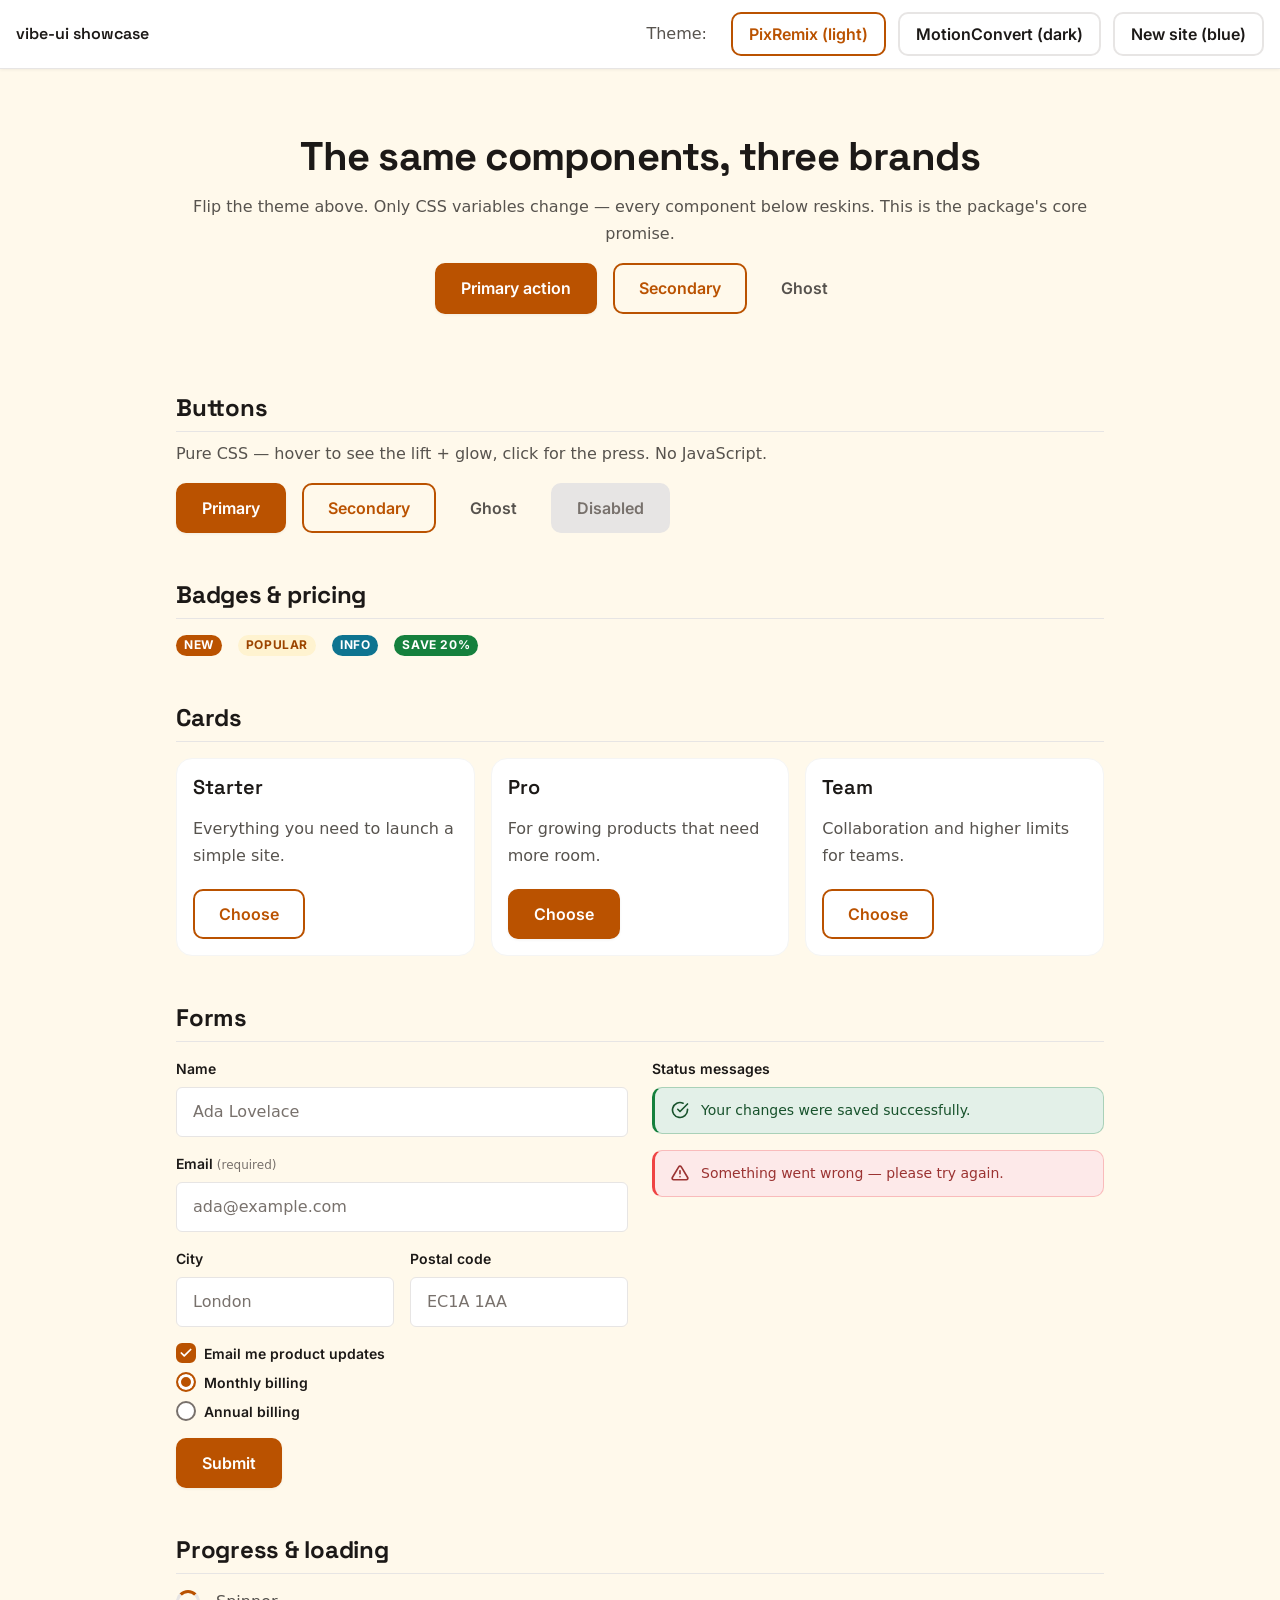
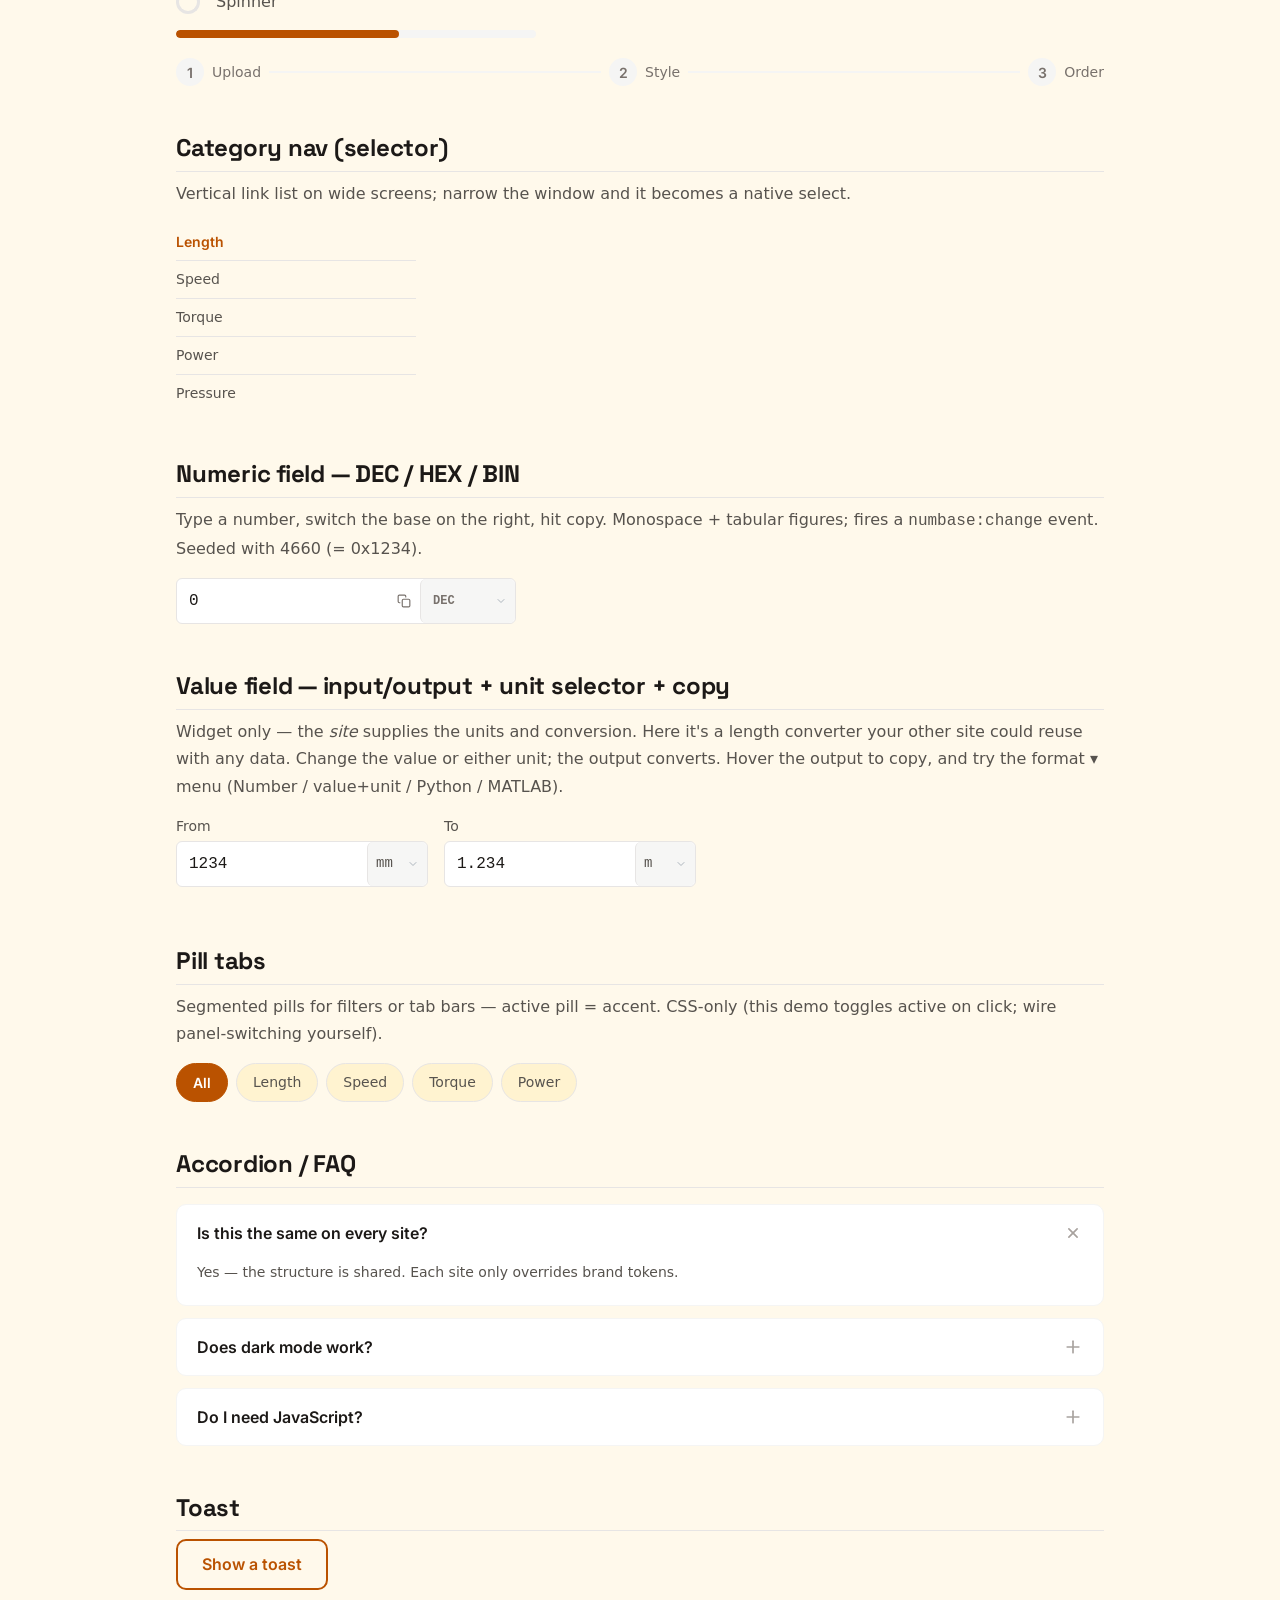
==== commit aeb8ecd7: "feat: pill-tabs (Step 6) + showcase/docs/verify (Step 7) — v0.2.0 complete Step 6: - components/pill" ====
--- a/demo/index.html
+++ b/demo/index.html
@@ -261,6 +261,18 @@
     </section>
 
     <section>
+      <h2>Pill tabs</h2>
+      <p class="muted">Segmented pills for filters or tab bars — active pill = accent. CSS-only (this demo toggles active on click; wire panel-switching yourself).</p>
+      <div class="pill-tabs" role="tablist" style="margin-top:var(--space-4)">
+        <button class="pill-tab pill-tab--active" role="tab" aria-selected="true">All</button>
+        <button class="pill-tab" role="tab" aria-selected="false">Length</button>
+        <button class="pill-tab" role="tab" aria-selected="false">Speed</button>
+        <button class="pill-tab" role="tab" aria-selected="false">Torque</button>
+        <button class="pill-tab" role="tab" aria-selected="false">Power</button>
+      </div>
+    </section>
+
+    <section>
       <h2>Accordion / FAQ</h2>
       <div class="faq-container" style="margin-top:var(--space-4)">
         <details class="faq-item" open>
@@ -309,6 +321,18 @@
       t.innerHTML = 'Item added <button class="toast-action">Undo</button>';
       document.getElementById('toasts').appendChild(t);
       setTimeout(() => t.remove(), 3500);
+    });
+
+    // pill-tabs demo: toggle active on click (real tabs wire panel switching)
+    document.querySelectorAll('.pill-tabs').forEach(function (group) {
+      group.addEventListener('click', function (e) {
+        var t = e.target.closest('.pill-tab');
+        if (!t) return;
+        group.querySelectorAll('.pill-tab').forEach(function (p) {
+          p.classList.toggle('pill-tab--active', p === t);
+          p.setAttribute('aria-selected', String(p === t));
+        });
+      });
     });
 
     // value-field demo: a length converter — the SITE-side data + conversion a
--- a/src/vibe_ui/static/vibe_ui/css/ui.css
+++ b/src/vibe_ui/static/vibe_ui/css/ui.css
@@ -45,6 +45,7 @@
 @import url('./components/category-nav.css') layer(components);
 @import url('./components/num-field.css') layer(components);
 @import url('./components/value-field.css') layer(components);
+@import url('./components/pill-tabs.css') layer(components);
 
 /* --- Utilities --- */
 @import url('./utilities/helpers.css') layer(utilities);
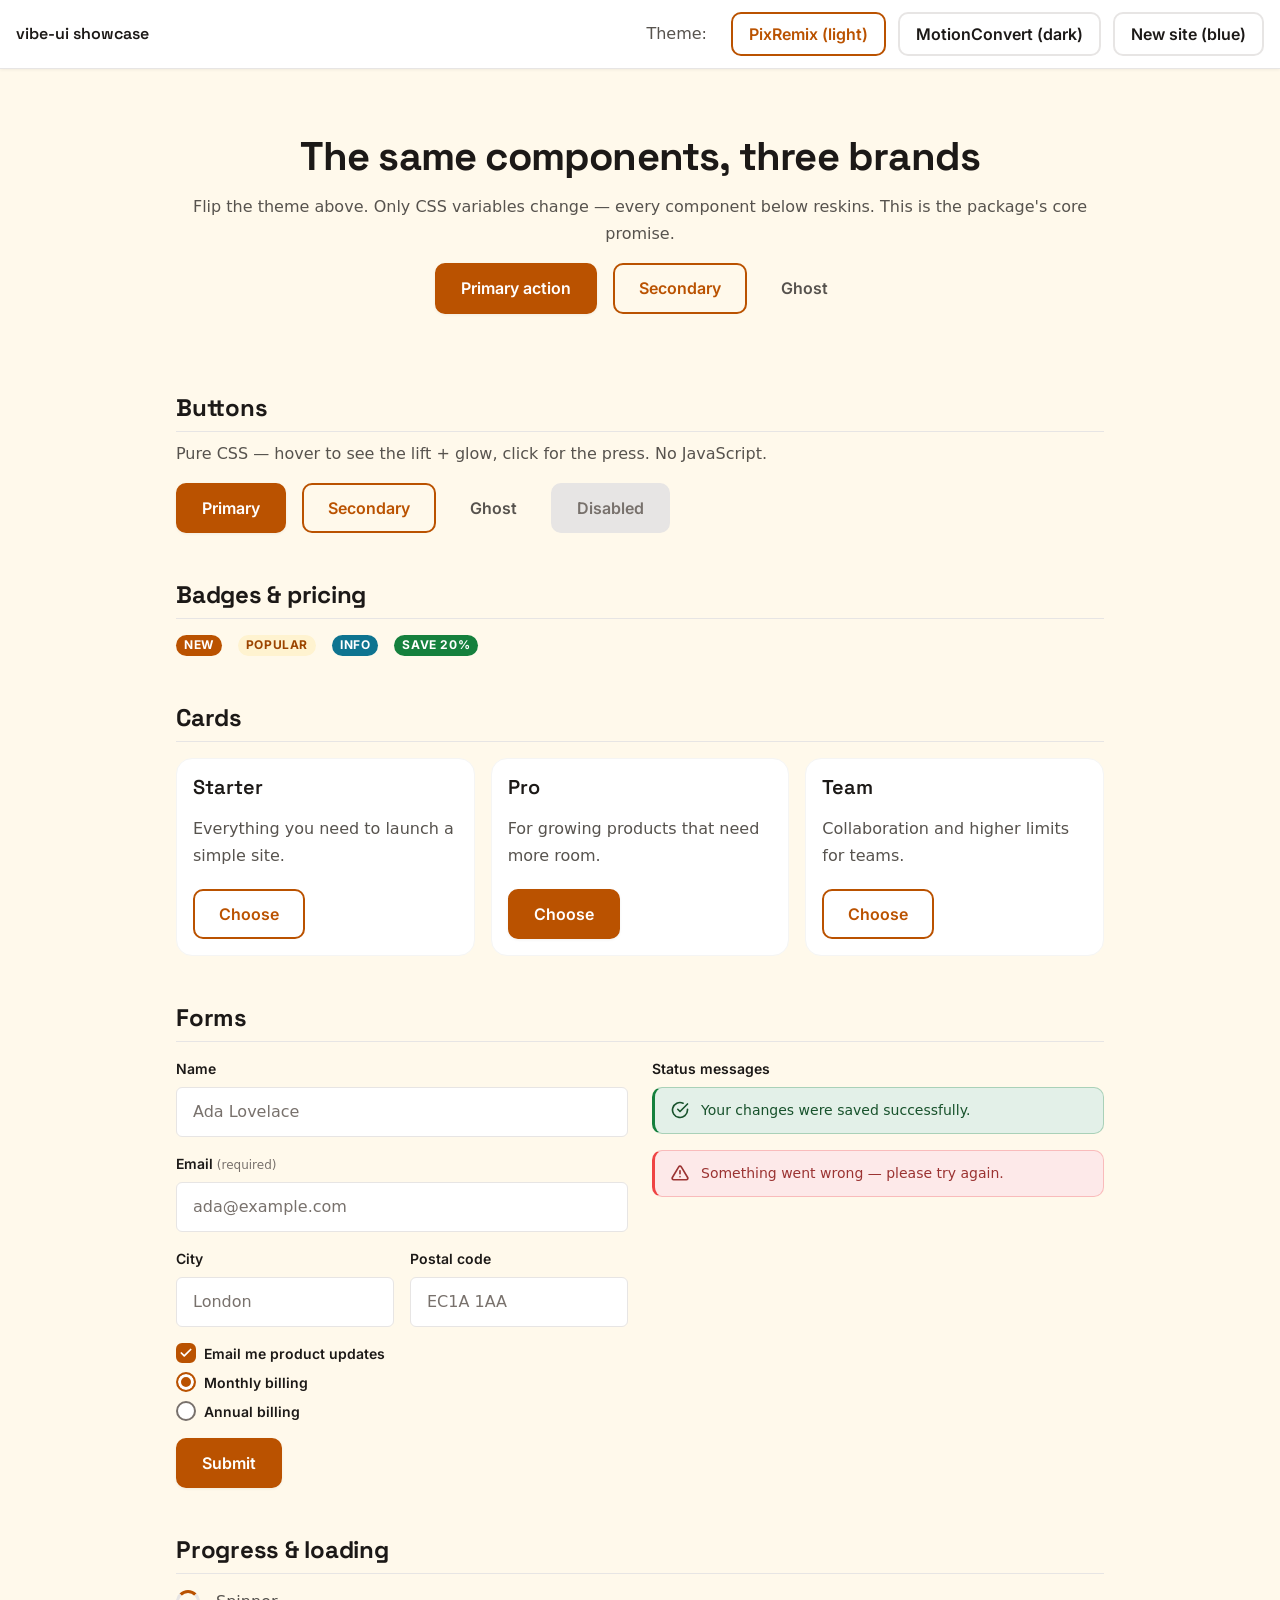
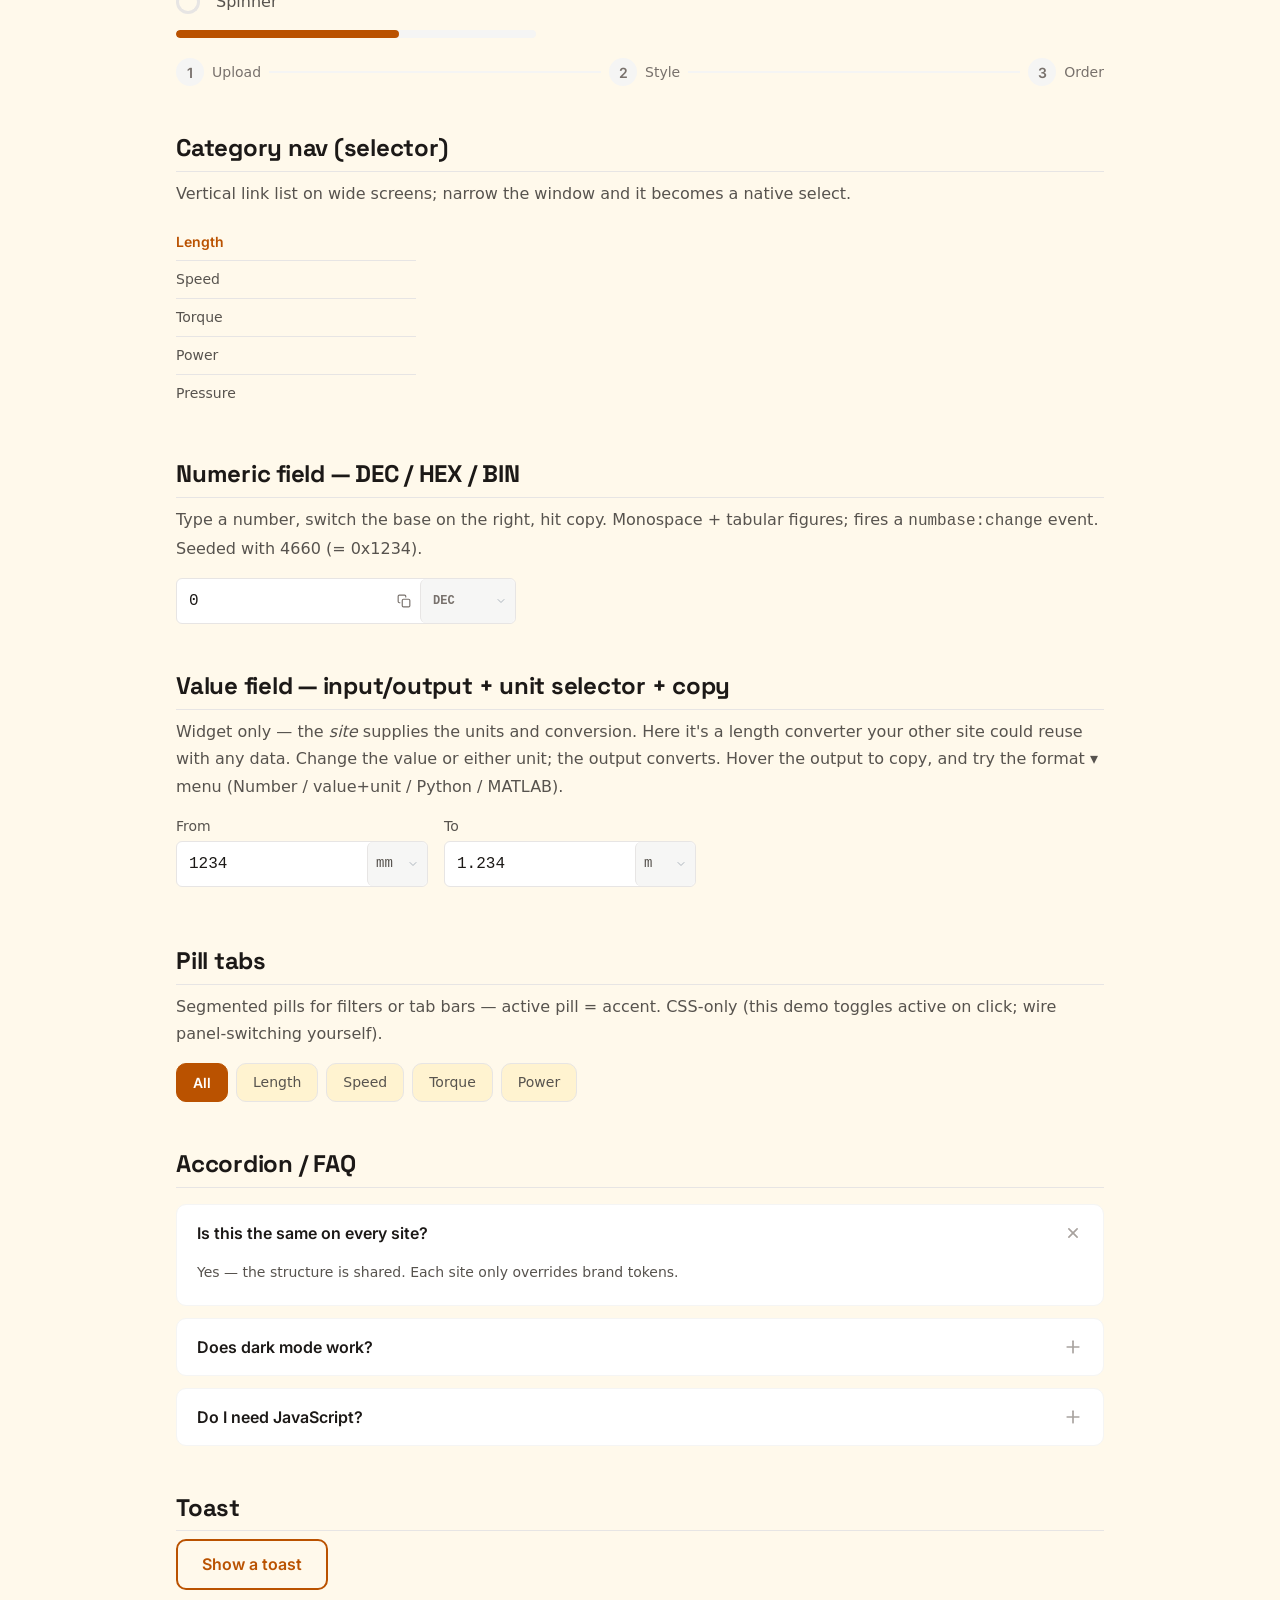
==== commit 3d7c75fe: "fix: address Copilot review comments on PR #2 - num-base-field.js: correct 32-bit masking via bitMas" ====
--- a/demo/index.html
+++ b/demo/index.html
@@ -248,13 +248,13 @@
             </div>
             <select class="value-field-unit" id="vf-len-out-unit" data-field="len-out" aria-label="To unit"></select>
           </div>
-          <div class="value-field-copy-panel" data-field="len-out" role="menu" aria-label="Copy options" hidden>
+          <div class="value-field-copy-panel" data-field="len-out" aria-label="Copy options" hidden>
             <span class="value-field-copy-label">Copy format</span>
-            <button type="button" class="value-field-copy-format" role="menuitemradio" data-copy-format="number" aria-checked="true"><span>Number only</span><span class="vf-fmt-eg">1.234</span></button>
-            <button type="button" class="value-field-copy-format" role="menuitemradio" data-copy-format="value-unit" aria-checked="false"><span>Value + unit</span><span class="vf-fmt-eg">1.234 m</span></button>
-            <button type="button" class="value-field-copy-format" role="menuitemradio" data-copy-format="value-unit-bracket" aria-checked="false"><span>Value + unit (bracket)</span><span class="vf-fmt-eg">1.234 [m]</span></button>
-            <button type="button" class="value-field-copy-format" role="menuitemradio" data-copy-format="python" aria-checked="false"><span>Python</span><span class="vf-fmt-eg">length = 1.234  # m</span></button>
-            <button type="button" class="value-field-copy-format" role="menuitemradio" data-copy-format="matlab" aria-checked="false"><span>MATLAB</span><span class="vf-fmt-eg">length = 1.234; % m</span></button>
+            <button type="button" class="value-field-copy-format" data-copy-format="number" aria-pressed="true"><span>Number only</span><span class="vf-fmt-eg">1.234</span></button>
+            <button type="button" class="value-field-copy-format" data-copy-format="value-unit" aria-pressed="false"><span>Value + unit</span><span class="vf-fmt-eg">1.234 m</span></button>
+            <button type="button" class="value-field-copy-format" data-copy-format="value-unit-bracket" aria-pressed="false"><span>Value + unit (bracket)</span><span class="vf-fmt-eg">1.234 [m]</span></button>
+            <button type="button" class="value-field-copy-format" data-copy-format="python" aria-pressed="false"><span>Python</span><span class="vf-fmt-eg">length = 1.234  # m</span></button>
+            <button type="button" class="value-field-copy-format" data-copy-format="matlab" aria-pressed="false"><span>MATLAB</span><span class="vf-fmt-eg">length = 1.234; % m</span></button>
           </div>
         </div>
       </div>
